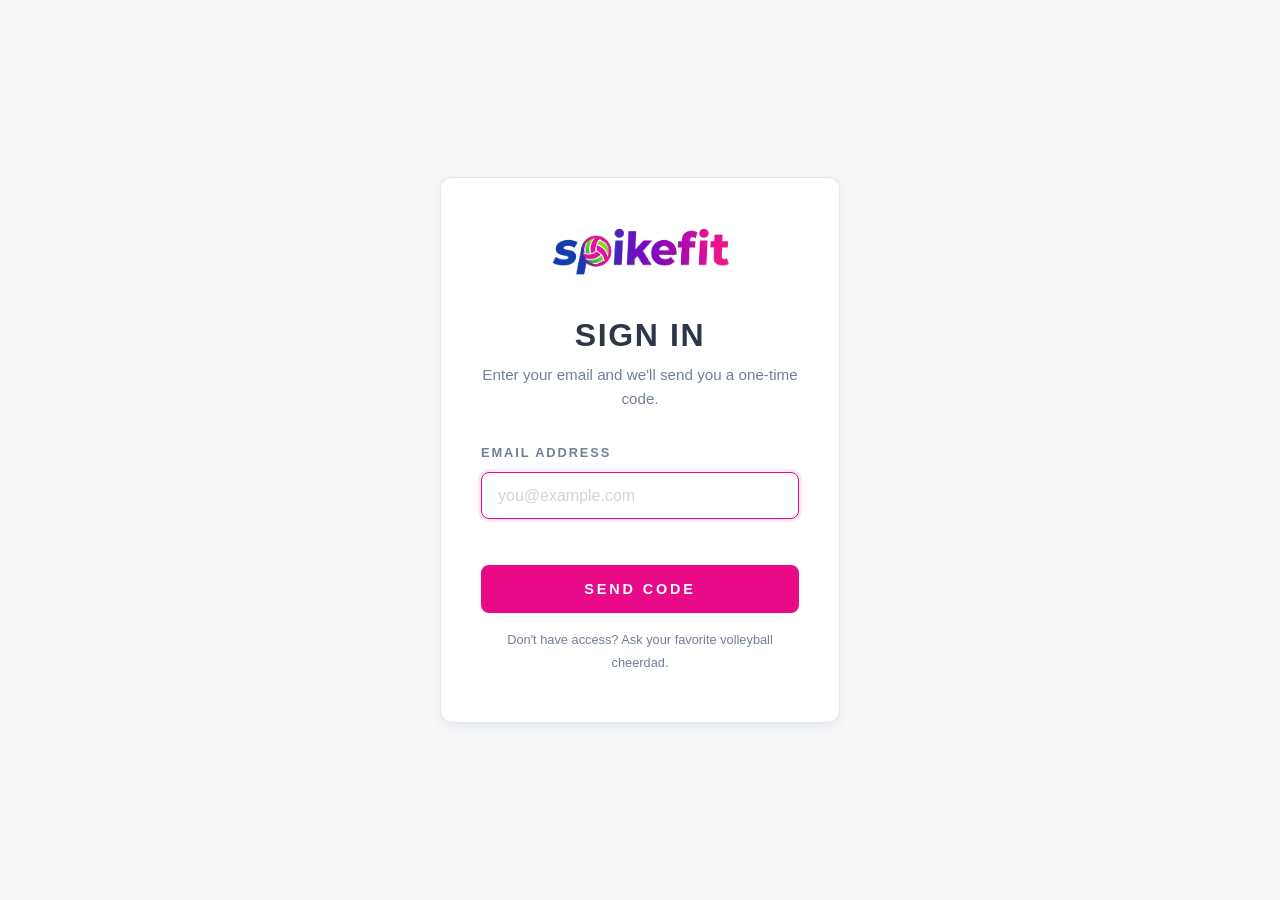
==== auth.html @ 08a32413 "Add files via upload" ====
<!DOCTYPE html>
<html lang="en">
<head>
  <meta charset="UTF-8">
  <meta name="viewport" content="width=device-width, initial-scale=1.0, maximum-scale=1.0, user-scalable=no">
  <title>Sign in — SpikeFit</title>
  <link rel="icon" type="image/png" href="favicon.png">
  <link rel="apple-touch-icon" href="favicon.png">
  <link rel="stylesheet" href="/fonts/fonts.css">
  
  <!-- Modular CSS Architecture -->
  <link rel="stylesheet" href="/css/base.css">
  <link rel="stylesheet" href="/css/layout.css">
  <link rel="stylesheet" href="/css/components/buttons.css">
  <link rel="stylesheet" href="/css/components/forms.css">
  <link rel="stylesheet" href="/css/components/cards.css">
</head>
<body class="auth-body">
<div class="card">

  <!-- Step 1: Email -->
  <div id="step-email" class="step">
    <img
      src="logo.png"
      alt="SpikeFit"
      class="logo"
    >
    <h1>Sign In</h1>
    <p class="subtitle">Enter your email and we'll send you a one-time code.</p>

    <label for="email-input">Email address</label>
    <input
      type="email"
      id="email-input"
      placeholder="you@example.com"
      autocomplete="email"
      autofocus
    >
    <div class="error" id="email-error"></div>
    <button class="btn" id="email-btn" onclick="sendOtp()">Send Code</button>
    <p style="margin-top: 1.25em; font-size: 0.8em; color: var(--text-muted);">Don't have access? Ask your favorite volleyball cheerdad.</p>
  </div>

  <!-- Step 2: OTP -->
  <div id="step-otp" class="step" style="display:none">
    <img
      src="logo.png"
      alt="SpikeFit"
      class="logo"
    >
    <h1>Check Your Email</h1>
    <p class="subtitle" id="otp-subtitle">We sent a 6-digit code to your email.</p>

    <label for="otp-input">One-time code</label>
    <input
      type="text"
      id="otp-input"
      placeholder="000000"
      maxlength="6"
      inputmode="numeric"
      autocomplete="one-time-code"
    >
    <p class="hint">Code expires in 10 minutes.</p>
    <div class="error" id="otp-error"></div>
    <button class="btn" id="otp-btn" onclick="verifyOtp()">Verify Code</button>
    <button class="btn btn-ghost" onclick="goBack()">← Use a different email</button>
  </div>

  <!-- Step 3: Success -->
  <div id="step-success" class="step" style="display:none">
    <div class="success-icon">✓</div>
    <h1>You're In</h1>
    <p class="subtitle">Redirecting you to your workout…</p>
  </div>

</div>

<script>
  const COOKIE      = 'sf_session';
  const SESSION_DAYS = 30;

  let emailValue  = '';  // email captured in step 1, used in step 2
  let otpAttempts = 0;   // client-side attempt counter (worker enforces the real limit)

  // Auto-submit when 6 digits entered
  document.getElementById('otp-input').addEventListener('input', e => {
    e.target.value = e.target.value.replace(/\D/g, '');
    if (e.target.value.length === 6) verifyOtp();
  });

  document.getElementById('email-input').addEventListener('keydown', e => {
    if (e.key === 'Enter') sendOtp();
  });

  document.getElementById('otp-input').addEventListener('keydown', e => {
    if (e.key === 'Enter') verifyOtp();
  });

  async function sendOtp() {
    const emailInput = document.getElementById('email-input');
    const email      = emailInput.value.trim();
    const errEl      = document.getElementById('email-error');
    const btn        = document.getElementById('email-btn');

    // Use the browser's built-in RFC 5322 validator via the email input's validity state
    if (!emailInput.validity.valid) {
      errEl.textContent = 'Please enter a valid email address.';
      return;
    }

    errEl.textContent = '';
    setLoading(btn, true);

    try {
      const res = await fetch('/auth/send', {
        method: 'POST',
        headers: { 'Content-Type': 'application/json' },
        body: JSON.stringify({ email })
      });

      if (res.status === 403) {
        emailValue  = email;
        otpAttempts = 0;
        document.getElementById('otp-subtitle').textContent =
          `We sent a 6-digit code to ${email}.`;
        showStep('step-otp');
        document.getElementById('otp-input').focus();
        return;
      }
      if (!res.ok) {
        errEl.textContent = 'Something went wrong — please try again.';
        return;
      }

      emailValue  = email;
      otpAttempts = 0;  // reset counter for fresh code
      document.getElementById('otp-subtitle').textContent =
        `We sent a 6-digit code to ${email}.`;
      showStep('step-otp');
      document.getElementById('otp-input').focus();

    } catch {
      errEl.textContent = 'Network error. Check your connection.';
    } finally {
      setLoading(btn, false);
    }
  }

  async function verifyOtp() {
    const code  = document.getElementById('otp-input').value.trim();
    const errEl = document.getElementById('otp-error');
    const btn   = document.getElementById('otp-btn');

    // Guard: shouldn't be possible to reach this without an email, but just in case
    if (!emailValue) {
      errEl.textContent = 'Something went wrong — please start over.';
      showStep('step-email');
      return;
    }

    if (code.length !== 6) {
      errEl.textContent = 'Enter the 6-digit code from your email.';
      return;
    }

    // Client-side attempt limit — real enforcement happens in the worker
    if (otpAttempts >= 5) {
      errEl.textContent = 'Too many attempts. Please request a new code.';
      return;
    }
    otpAttempts++;

    errEl.textContent = '';
    setLoading(btn, true);

    try {
      const res = await fetch('/auth/verify', {
        method: 'POST',
        headers: { 'Content-Type': 'application/json' },
        body: JSON.stringify({ email: emailValue, code })
      });

      if (res.status === 429) {
        errEl.textContent = 'Too many attempts. Please request a new code.';
        document.getElementById('otp-input').value = '';
        return;
      }

      if (!res.ok) {
        errEl.textContent = 'Incorrect or expired code — try again.';
        document.getElementById('otp-input').value = '';
        return;
      }

      // Worker sets the HttpOnly cookie; we just redirect
      showStep('step-success');

      // Safe redirect: only allow relative paths on the same origin.
      const params = new URLSearchParams(window.location.search);
      const redirect = params.get('redirect');
      const safeDest = (redirect && /^\/[^/\\]/.test(redirect)) ? redirect : '/';
      setTimeout(() => {
        window.location.href = safeDest;
      }, 800);

    } catch {
      errEl.textContent = 'Network error. Check your connection.';
    } finally {
      setLoading(btn, false);
    }
  }

  function goBack() {
    document.getElementById('otp-input').value = '';
    document.getElementById('otp-error').textContent = '';
    otpAttempts = 0;  // reset so a fresh code gets a fresh counter
    showStep('step-email');
    document.getElementById('email-input').focus();
  }

  function showStep(id) {
    ['step-email', 'step-otp', 'step-success'].forEach(s => {
      const el = document.getElementById(s);
      el.style.display = s === id ? 'block' : 'none';
      if (s === id) el.classList.add('step');
    });
  }

  function setLoading(btn, on) {
    btn.disabled = on;
    btn.classList.toggle('loading', on);
  }
</script>
</body>
</html>
---- css/base.css ----
/* css/base.css - Variables, typography, and global resets */

:root {
    --bg-body: #f4f6f8;
    --bg-panel: #ffffff;
    --text-main: #2d3748;
    --text-muted: #718096;
    --accent: #e80a89; 
    --accent-hover: #c90875;
    --accent-light: #fce8f3;
    --border: #e2e8f0;
    --radius-sm: 8px;
    --radius-md: 12px;
    --radius-lg: 16px;
    --shadow-sm: 0 2px 4px rgba(0,0,0,0.02);
    --shadow-md: 0 4px 12px rgba(0,0,0,0.05);
    --shadow-hover: 0 10px 25px rgba(232, 10, 137, 0.15);
}

*, *::before, *::after { 
    box-sizing: border-box; 
    margin: 0; 
    padding: 0; 
}

body { 
    background-color: var(--bg-body); 
    color: var(--text-muted); 
    font-family: 'Source Sans 3', Helvetica, sans-serif;
    font-weight: 400;
    line-height: 1.75; 
    min-height: 100vh;
}

/* Typography */
h1, h2, h3 { 
    color: var(--text-main); 
    font-weight: 700; 
    letter-spacing: 0.05em; 
    text-transform: uppercase;
}

.subtitle {
    font-size: 0.95em;
    color: var(--text-muted);
    line-height: 1.6;
    margin-bottom: 2em;
}

.subtitle strong {
    color: var(--accent);
    font-weight: 600;
}

.hint {
    font-size: 0.8em;
    color: var(--text-muted);
    margin-top: 0.5em;
    text-align: left;
}

/* Utility Animations */
.step { animation: fadeUp 0.25s cubic-bezier(0.16,1,0.3,1); }

@keyframes fadeUp {
    from { opacity: 0; transform: translateY(10px); }
    to   { opacity: 1; transform: none; }
}

@keyframes fadeIn {
    from { opacity: 0; transform: translateY(15px); }
    to { opacity: 1; transform: translateY(0); }
}
---- css/layout.css ----
/* css/layout.css - App wrappers, main structural grids, and footers */

/* --- Auth Page Layout --- */
.auth-body {
    display: flex;
    align-items: center;
    justify-content: center;
    padding: 24px;
}

.logo {
    width: 180px;
    height: auto;
    display: block;
    margin: 0 auto 2em;
}

/* --- Main App Layout --- */
#wrapper {
    display: flex;
    flex-direction: row;
    min-height: 100vh;
}

#header {
    width: 30%;
    background: var(--bg-panel);
    padding: 4em 3em;
    border-right: solid 1px var(--border);
    display: flex;
    flex-direction: column;
    justify-content: flex-start;
    position: sticky;
    top: 0;
    height: 100vh;
    overflow-y: auto;
    box-shadow: 2px 0 15px rgba(0,0,0,0.02);
    z-index: 10;
}

#header h1 { margin-bottom: 0.25em; }
.header-logo { width: 100%; max-width: 220px; height: auto; display: block; }
#header p {
    color: var(--accent);
    font-size: 0.9em;
    font-weight: 600;
    letter-spacing: 0.15em;
    text-transform: uppercase;
    margin-bottom: 3em;
}

#main {
    width: 70%;
    padding: 4em 5em;
    display: flex;
    flex-direction: column;
}

.container { display: none; max-width: 800px; margin: 0 auto; width: 100%; flex: 1; }
.container.active { display: block; animation: fadeIn 0.4s cubic-bezier(0.16, 1, 0.3, 1); }

.workout-section { margin-bottom: 3.5em; }
.workout-section h2, #calendar h2 {
    font-size: 1.1em;
    color: var(--text-muted);
    border-bottom: none;
    padding-bottom: 0;
    margin-bottom: 1.5em;
    display: flex;
    align-items: center;
}
.workout-section h2::after {
    content: '';
    flex: 1;
    height: 1px;
    background: var(--border);
    margin-left: 1em;
}

/* --- Footer --- */
#site-footer {
    margin-top: auto;
    padding-top: 3em;
    border-top: solid 1px var(--border);
    text-align: center;
    color: var(--text-muted);
    font-size: 0.85em;
    display: flex;
    flex-direction: column;
    align-items: center;
    gap: 1em;
    width: 100%;
    max-width: 800px;
    align-self: center;
}

.footer-links { display: flex; gap: 1.5em; align-items: center; justify-content: center; flex-wrap: wrap; }
.footer-links a { color: var(--text-muted); text-decoration: none; font-weight: 600; text-transform: uppercase; letter-spacing: 0.1em; transition: color 0.2s ease; font-size: 0.9em; }
.footer-links a:hover { color: var(--accent); }
.footer-links .separator { color: var(--border); }

/* --- Responsive Layout --- */
@media screen and (max-width: 980px) {
    #wrapper { flex-direction: column; padding-bottom: 85px; }
    #header { 
        width: 100%; 
        height: auto; 
        position: relative; 
        padding: 2em 1.5em; 
        border-right: none; 
        border-bottom: solid 1px var(--border); 
        text-align: center; 
    }
    .header-logo { margin: 0 auto; }
    #header p { margin-bottom: 0; }
    #main { width: 100%; padding: 3em 1.5em; }
}

@media screen and (max-width: 480px) {
    #main { padding: 2em 1em; }
    .footer-links { flex-direction: column; gap: 0.8em; }
    .footer-links .separator { display: none; }
}
---- css/components/buttons.css ----
/* css/components/buttons.css - All button variants and toggles */

/* Base & Auth Buttons */
.btn {
    appearance: none; display: block; width: 100%; margin-top: 1.25em; padding: 1em; 
    background: var(--accent); border: 2px solid var(--accent); border-radius: var(--radius-sm); 
    color: #ffffff; font-family: 'Source Sans 3', Helvetica, sans-serif; font-size: 0.9em; 
    font-weight: 700; letter-spacing: 0.2em; text-transform: uppercase; cursor: pointer; 
    transition: background 0.2s, border-color 0.2s, transform 0.1s;
}
.btn:hover:not(:disabled) { background: var(--accent-hover); border-color: var(--accent-hover); box-shadow: var(--shadow-hover); }
.btn:active:not(:disabled) { transform: scale(0.99); }
.btn:disabled { opacity: 0.45; cursor: not-allowed; }

.btn.loading { color: transparent; position: relative; }
.btn.loading::after {
    content: ''; position: absolute; top: 50%; left: 50%; width: 18px; height: 18px; margin: -9px 0 0 -9px;
    border: 2px solid rgba(255,255,255,0.4); border-top-color: white; border-radius: 50%; animation: spin 0.6s linear infinite;
}
@keyframes spin { to { transform: rotate(360deg); } }

.btn-ghost { background: transparent; border-color: var(--border); color: var(--text-muted); margin-top: 0.75em; }
.btn-ghost:hover:not(:disabled) { border-color: var(--text-main); color: var(--text-main); background: transparent; box-shadow: none; }

/* Main App Action Buttons */
.btn-reset {
    display: block; width: 100%; appearance: none; background: transparent; border: solid 2px var(--border);
    border-radius: var(--radius-sm); color: var(--text-main); cursor: pointer; font-family: 'Source Sans 3', sans-serif;
    font-size: 0.9em; font-weight: 700; letter-spacing: 0.2em; padding: 1.25em; text-align: center;
    text-transform: uppercase; transition: all 0.2s ease; margin-top: 3em;
}
.btn-reset:hover { border-color: var(--accent); color: var(--accent); }

.btn-start { background: var(--accent); color: #ffffff; border-color: var(--accent); margin-top: 0; box-shadow: var(--shadow-md);}
.btn-start:hover { background: var(--accent-hover); border-color: var(--accent-hover); color: #ffffff; }
.btn-start.started { background: var(--text-main); border-color: var(--text-main); cursor: default; box-shadow: none; }
.btn-start.started:hover { background: var(--text-main); border-color: var(--text-main); color: #ffffff; }

.btn-complete { background: var(--accent); color: #ffffff; border-color: var(--accent); margin-top: 3em; margin-bottom: 1em; box-shadow: var(--shadow-md);}
.btn-complete:hover:not(:disabled) { background: var(--accent-hover); border-color: var(--accent-hover); color: #ffffff; box-shadow: var(--shadow-hover); transform: translateY(-1px);}
.btn-complete:disabled { background: var(--border); color: var(--text-muted); border-color: var(--border); cursor: not-allowed; box-shadow: none; transform: none; }

/* Modal specific buttons */
.btn-share { background: var(--accent); color: white; border-color: var(--accent); margin-bottom: 1em; width: 100%; margin-top: 0; padding: 1.25em;}
.btn-share:hover { background: var(--accent-hover); border-color: var(--accent-hover); color: white;}
.btn-close-modal { background: transparent; color: var(--text-muted); border-color: var(--text-muted); width: 100%; padding: 1em; margin-top: 0; }
.btn-close-modal:hover { border-color: var(--text-main); color: var(--text-main); }
.btn-agree { flex-shrink: 0; appearance: none; border: none; border-radius: var(--radius-sm); background: var(--text-main); color: #ffffff; margin-top: 0.5em; width: 100%; padding: 1.25em; font-size: 1em; font-weight: 700; letter-spacing: 0.15em; text-transform: uppercase; cursor: pointer; transition: all 0.2s ease;}
.btn-agree:hover { background: var(--text-muted); }

/* iOS-style Segmented Control (Level Toggle) */
.level-toggle { 
    display: flex; margin-bottom: 2em; background: #e2e8f0; border-radius: var(--radius-lg); padding: 0.3em; position: relative;
}
.level-toggle button { 
    flex: 1; padding: 1em 0.5em; border: none; background: transparent; border-radius: var(--radius-md);
    font-family: 'Source Sans 3', sans-serif; font-weight: 700; text-transform: uppercase; letter-spacing: 0.05em; 
    font-size: 0.8em; cursor: pointer; transition: all 0.3s cubic-bezier(0.16, 1, 0.3, 1); color: var(--text-muted); z-index: 2;
}
.level-toggle button:hover { color: var(--text-main); }
.level-toggle button.active { background: #ffffff; color: var(--accent); box-shadow: var(--shadow-md); }

/* Video Links */
.video-link {
    display: inline-flex; align-items: center; font-size: 0.75em; color: var(--text-main); text-decoration: none;
    font-weight: 700; text-transform: uppercase; letter-spacing: 0.1em; background: var(--bg-body); 
    padding: 0.5em 1.2em; border-radius: 20px; transition: all 0.2s;
}
.video-link:hover { background: var(--border); color: var(--text-main); }
.video-link::before { content: '▶'; margin-right: 0.6em; color: var(--accent); font-size: 0.9em; }

@media screen and (max-width: 480px) {
    .level-toggle { flex-direction: column; border-radius: var(--radius-md); padding: 0.5em;}
    .level-toggle button { margin-bottom: 0.25em; }
}
---- css/components/forms.css ----
/* css/components/forms.css - Inputs, checkboxes, and labels */

label {
    display: block; text-align: left; font-size: 0.8em; font-weight: 700;
    letter-spacing: 0.15em; text-transform: uppercase; color: var(--text-muted); margin-bottom: 8px;
}

input[type="text"], input[type="email"] {
    width: 100%; background: var(--bg-body); border: 1px solid var(--border);
    border-radius: var(--radius-sm); color: var(--text-main); font-family: 'Source Sans 3', Helvetica, sans-serif;
    font-size: 1em; padding: 0.85em 1em; outline: none; transition: border-color 0.2s, box-shadow 0.2s; -webkit-appearance: none;
}
input[type="text"]:focus, input[type="email"]:focus {
    border-color: var(--accent); box-shadow: 0 0 0 3px var(--accent-light); background: var(--bg-panel);
}
input::placeholder { color: #cbd5e0; }

input#otp-input { font-size: 2em; font-weight: 700; letter-spacing: 0.35em; text-align: center; color: var(--text-main); padding: 0.6em 0.5em; }

.error { margin-top: 0.75em; font-size: 0.875em; color: #e53e3e; min-height: 1.2em; text-align: left; }

/* Custom Checkbox */
.checkbox-container { margin-right: 1.5em; padding-top: 0.1em; }
        
input[type="checkbox"] {
    appearance: none; width: 1.75em; height: 1.75em; border: 2px solid #cbd5e0;
    border-radius: 6px; outline: none; cursor: pointer; position: relative; transition: all 0.2s ease; background: #ffffff;
}
input[type="checkbox"]:hover:not(:disabled) { border-color: var(--accent); }
input[type="checkbox"]:checked { background-color: var(--accent); border-color: var(--accent); animation: popIn 0.3s cubic-bezier(0.16, 1, 0.3, 1); }
input[type="checkbox"]:disabled { background-color: #f0f4f8; border-color: #cbd5e0; cursor: not-allowed; opacity: 0.6; }

@keyframes popIn {
    0% { transform: scale(0.8); }
    50% { transform: scale(1.1); }
    100% { transform: scale(1); }
}

input[type="checkbox"]:checked::after {
    content: '✔'; color: white; position: absolute; top: 50%; left: 50%; transform: translate(-50%, -50%); font-size: 1em;
}
---- css/components/cards.css ----
/* css/components/cards.css - Reusable card patterns */

/* Auth & Centered Content Cards */
.card {
    background: var(--bg-panel); border: 1px solid var(--border); border-radius: var(--radius-md);
    box-shadow: var(--shadow-md); padding: 3em 2.5em; width: 100%; max-width: 400px; text-align: center;
}

/* Exercise Action Cards */
.exercise-card {
    background: var(--bg-panel); border: solid 1px var(--border); border-radius: var(--radius-md);
    padding: 1.75em; margin-bottom: 1em; display: flex; align-items: flex-start;
    transition: all 0.2s cubic-bezier(0.16, 1, 0.3, 1); box-shadow: var(--shadow-sm);
    cursor: pointer; position: relative; overflow: hidden;
}
.exercise-card:hover { border-color: var(--accent); box-shadow: var(--shadow-hover); transform: translateY(-2px); }
.exercise-card.disabled { cursor: not-allowed; }

.exercise-card.completed {
    background-color: #f8fafc; opacity: 0.7; border-color: transparent; transform: none; box-shadow: none;
}
.exercise-card.completed::before {
    content: ''; position: absolute; left: 0; top: 0; bottom: 0; width: 4px; background-color: #4CAF50;
}
.exercise-card.completed .title { text-decoration: line-through; color: var(--text-muted); }

.exercise-info { flex: 1; }
.title { color: var(--text-main); font-weight: 700; font-size: 1.25em; display: block; margin-bottom: 0.25em; letter-spacing: 0.02em;}
.reps { font-size: 0.8em; font-weight: 700; color: var(--accent); margin-bottom: 1em; display: inline-block; text-transform: uppercase; letter-spacing: 0.1em; background: var(--accent-light); padding: 0.3em 0.8em; border-radius: var(--radius-sm);}
.notes { font-size: 1em; margin-bottom: 1em; color: var(--text-muted); }

/* Schedule Calendar Day Card */
.calendar-day {
    background: var(--bg-panel); border: solid 1px var(--border); border-left: solid 4px var(--border);
    padding: 1.5em 2em; border-radius: var(--radius-md); cursor: pointer; transition: all 0.2s ease; box-shadow: var(--shadow-sm);
}
.calendar-day:hover { border-left-color: var(--accent); transform: translateX(4px); box-shadow: var(--shadow-md); }
.calendar-day.today { border-left-color: var(--accent); background: #ffffff; box-shadow: var(--shadow-hover); }

/* Success State Icons (from Auth) */
.success-icon {
    width: 64px; height: 64px; background: var(--accent-light); border-radius: 50%;
    display: flex; align-items: center; justify-content: center; margin: 0 auto 1.5em; font-size: 1.8em;
}

@media screen and (max-width: 480px) {
    .card { padding: 2em 1.5em; }
    .exercise-card { flex-direction: column; position: relative; padding: 1.5em; }
    .checkbox-container { position: absolute; top: 1.5em; right: 1.25em; margin: 0; }
    .title { padding-right: 2.5em; font-size: 1.1em;}
}
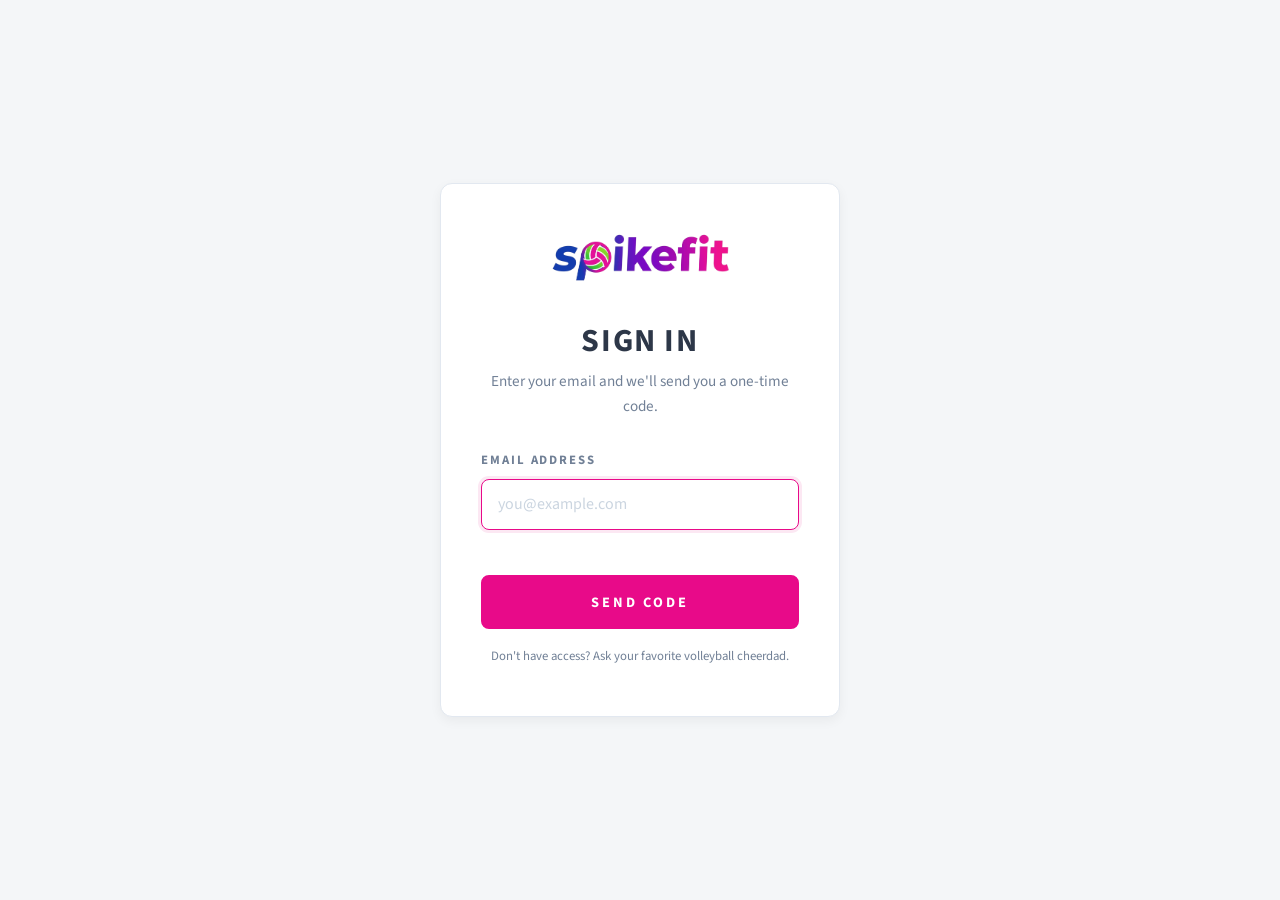
==== commit 59190b39: "Update auth.html" ====
--- a/auth.html
+++ b/auth.html
@@ -6,14 +6,14 @@
   <title>Sign in — SpikeFit</title>
   <link rel="icon" type="image/png" href="favicon.png">
   <link rel="apple-touch-icon" href="favicon.png">
-  <link rel="stylesheet" href="/fonts/fonts.css">
+  <link rel="stylesheet" href="fonts/fonts.css">
   
   <!-- Modular CSS Architecture -->
-  <link rel="stylesheet" href="/css/base.css">
-  <link rel="stylesheet" href="/css/layout.css">
-  <link rel="stylesheet" href="/css/components/buttons.css">
-  <link rel="stylesheet" href="/css/components/forms.css">
-  <link rel="stylesheet" href="/css/components/cards.css">
+  <link rel="stylesheet" href="css/base.css">
+  <link rel="stylesheet" href="css/layout.css">
+  <link rel="stylesheet" href="css/components/buttons.css">
+  <link rel="stylesheet" href="css/components/forms.css">
+  <link rel="stylesheet" href="css/components/cards.css">
 </head>
 <body class="auth-body">
 <div class="card">
@@ -232,4 +232,4 @@
   }
 </script>
 </body>
-</html>+</html>
--- a/fonts/fonts.css
+++ b/fonts/fonts.css
@@ -0,0 +1,31 @@
+@font-face {
+  font-family: 'Source Sans 3';
+  src: url('/fonts/source-sans-3-v19-latin-300.woff2') format('woff2');
+  font-weight: 300;
+  font-style: normal;
+  font-display: swap;
+}
+ 
+@font-face {
+  font-family: 'Source Sans 3';
+  src: url('/fonts/source-sans-3-v19-latin-regular.woff2') format('woff2');
+  font-weight: 400;
+  font-style: normal;
+  font-display: swap;
+}
+ 
+@font-face {
+  font-family: 'Source Sans 3';
+  src: url('/fonts/source-sans-3-v19-latin-600.woff2') format('woff2');
+  font-weight: 600;
+  font-style: normal;
+  font-display: swap;
+}
+ 
+@font-face {
+  font-family: 'Source Sans 3';
+  src: url('/fonts/source-sans-3-v19-latin-700.woff2') format('woff2');
+  font-weight: 700;
+  font-style: normal;
+  font-display: swap;
+}
